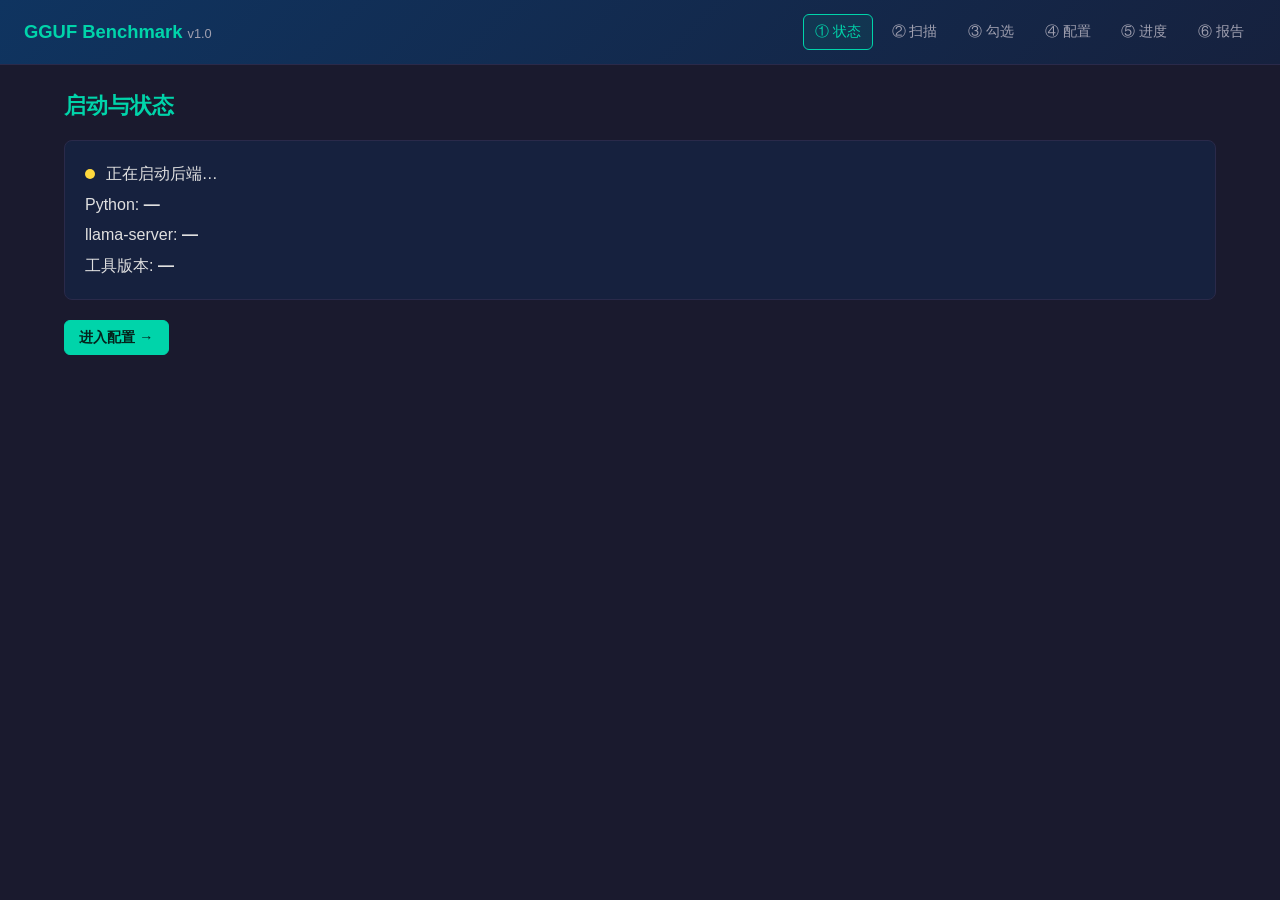
==== web/index.html @ 9aaa6151 "feat: GGUF Benchmark —— Windows 11 本地大模型批量测试工具 基于 llama.cpp (llama-server) 的批量压测工具：扫描模型目录 → 勾选模型 → 双" ====
<!DOCTYPE html>
<html lang="zh-CN">
<head>
<meta charset="UTF-8">
<meta name="viewport" content="width=device-width, initial-scale=1.0">
<title>GGUF Benchmark — Strix Halo</title>
<link rel="stylesheet" href="/web/styles.css">
</head>
<body>
<header class="topbar">
  <div class="brand">GGUF Benchmark <span class="ver">v1.0</span></div>
  <nav class="nav">
    <a href="#status" data-view="status">① 状态</a>
    <a href="#scan" data-view="scan">② 扫描</a>
    <a href="#select" data-view="select">③ 勾选</a>
    <a href="#config" data-view="config">④ 配置</a>
    <a href="#progress" data-view="progress">⑤ 进度</a>
    <a href="#report" data-view="report">⑥ 报告</a>
  </nav>
</header>

<main class="container">

  <!-- ① 启动 / 状态 -->
  <section id="v-status" class="view">
    <h2 class="view-title">启动与状态</h2>
    <div class="card">
      <div class="status-line"><span id="healthDot" class="dot dot-wait"></span>
        <span id="healthText">正在启动后端…</span></div>
      <div class="status-line">Python: <b id="pyVersion">—</b></div>
      <div class="status-line">llama-server: <b id="llamaFound">—</b></div>
      <div class="status-line">工具版本: <b id="toolVersion">—</b></div>
    </div>
    <div class="actions"><button class="btn btn-primary" data-goto="#scan">进入配置 →</button></div>
  </section>

  <!-- ② 目录扫描 -->
  <section id="v-scan" class="view">
    <h2 class="view-title">① 模型目录</h2>
    <div class="card">
      <div class="row">
        <label>路径</label>
        <input id="scanDir" class="input" type="text" placeholder="例如 D:/models 或 /Users/me/models">
        <button id="scanBtn" class="btn btn-primary">扫描</button>
      </div>
      <div class="row">
        <label class="check"><input id="scanRecursive" type="checkbox" checked> 递归扫描子目录</label>
      </div>
    </div>
    <div class="card">
      <div class="card-title">扫描结果 <span id="scanSummary" class="muted"></span></div>
      <div id="scanResult" class="table-wrapper"></div>
    </div>
    <div class="actions"><button class="btn btn-primary" data-goto="#select">下一步 →</button></div>
  </section>

  <!-- ③ 模型勾选 -->
  <section id="v-select" class="view">
    <h2 class="view-title">③ 模型勾选</h2>
    <div class="card">
      <div class="row">
        <button id="selectAll" class="btn">全选</button>
        <button id="selectNone" class="btn">全不选</button>
        <span class="muted">已选 <b id="selectedCount">0</b> 个</span>
      </div>
      <div id="selectResult" class="table-wrapper"></div>
    </div>
    <div class="actions"><button id="toConfig" class="btn btn-primary" disabled>下一步 →</button></div>
  </section>

  <!-- ④ 参数配置 -->
  <section id="v-config" class="view">
    <h2 class="view-title">④ 参数配置</h2>
    <div class="card">
      <div class="card-title">llama-server</div>
      <div class="grid">
        <div class="field"><label>可执行文件</label><input id="cfgLlamaPath" class="input" type="text" placeholder="C:/llama/llama-server.exe"></div>
        <div class="field"><label>端口</label><input id="cfgPort" class="input" type="number" value="8080"></div>
        <div class="field"><label>后端</label>
          <select id="cfgBackend" class="input">
            <option value="vulkan">vulkan</option>
            <option value="cuda">cuda</option>
            <option value="rocm">rocm</option>
            <option value="metal">metal</option>
            <option value="cpu">cpu</option>
          </select>
        </div>
        <div class="field"><label>-ngl</label><input id="cfgNgl" class="input" type="number" value="99"></div>
        <div class="field"><label>线程数</label><input id="cfgThreads" class="input" type="number" value="16"></div>
        <div class="field"><label>芯片数</label><input id="cfgNChip" class="input" type="number" value="1"></div>
        <div class="field wide"><label>额外参数</label><input id="cfgExtra" class="input" type="text" placeholder="--flash-attn --no-mmap"></div>
        <div class="field"><label>运行器模式</label>
          <select id="cfgRunnerMode" class="input">
            <option value="auto">auto（自动探测）</option>
            <option value="real">real（真实）</option>
            <option value="mock">mock（合成数据）</option>
          </select>
        </div>
      </div>
    </div>

    <div class="card">
      <div class="card-title">测试维度</div>
      <div class="field"><label>ctx 档位 (K)</label>
        <div id="ctxLevels" class="chips"></div>
      </div>
      <div class="field"><label>input 档位 (K)</label>
        <div id="inputLevels" class="chips"></div>
      </div>
      <div class="row">
        <span class="muted">预计组合数（仅保留 input &lt; ctx）：<b id="comboCount">0</b> 组/模型 ·
          已选模型 <b id="comboModels">0</b> 个 · 合计 <b id="comboTotal">0</b> 点</span>
      </div>
      <div class="grid">
        <div class="field"><label>预热次数</label><input id="cfgWarmup" class="input" type="number" value="1"></div>
        <div class="field"><label>正式重复</label><input id="cfgRepeat" class="input" type="number" value="3"></div>
        <div class="field"><label>Decode 长度</label><input id="cfgOutputTokens" class="input" type="number" value="256"></div>
        <div class="field"><label>连续失败跳过阈值</label><input id="cfgSkipFails" class="input" type="number" value="2"></div>
        <div class="field"><label>单点超时(s)</label><input id="cfgTimeout" class="input" type="number" value="1800"></div>
      </div>
      <div class="field wide"><label>Prompt（留空使用内置中性长文本）</label>
        <textarea id="cfgPrompt" class="input" rows="3" placeholder="自定义长文本，用于覆盖内置 prompt"></textarea>
      </div>
    </div>

    <div class="card">
      <div class="card-title">输出</div>
      <div class="grid">
        <div class="field"><label>输出目录</label><input id="cfgOutputDir" class="input" type="text" value="./reports"></div>
        <div class="field"><label>&nbsp;</label>
          <label class="check"><input id="cfgAutoOpen" type="checkbox" checked> 跑完自动打开总览</label>
        </div>
      </div>
      <div class="row">
        <button id="portCheckBtn" class="btn">检测端口</button>
        <span id="portCheckMsg" class="muted"></span>
      </div>
    </div>

    <div class="actions"><button id="startBtn" class="btn btn-primary btn-lg">开始测试</button></div>
  </section>

  <!-- ⑤ 测试进度 -->
  <section id="v-progress" class="view">
    <h2 class="view-title">⑤ 测试进度</h2>
    <div class="card">
      <div class="status-line">运行中… 模型 <b id="progModelIdx">0/0</b>: <b id="progModelName">—</b></div>
      <div class="progress"><div id="progBar" class="progress-bar" style="width:0%"></div></div>
      <div class="status-line"><b id="progPercent">0%</b> &nbsp; (<span id="progPoints">0/0</span> 点)</div>
      <div class="status-line">当前: ctx=<b id="progCtx">—</b> &nbsp; input=<b id="progInput">—</b></div>
      <div class="status-line">最近点: <span id="progLast">—</span></div>
      <div class="status-line muted" id="progMessage">—</div>
      <div class="actions"><button id="abortBtn" class="btn btn-danger">中断</button></div>
    </div>
  </section>

  <!-- ⑥ 报告页 -->
  <section id="v-report" class="view">
    <h2 class="view-title">⑥ 报告</h2>
    <div class="card">
      <div class="row">
        <label>报告</label>
        <select id="reportSelect" class="input"></select>
        <button id="reloadReports" class="btn">刷新列表</button>
      </div>
    </div>
    <iframe id="reportFrame" class="report-frame" src="about:blank"></iframe>
  </section>

</main>

<script src="/web/api.js"></script>
<script src="/web/app.js"></script>
</body>
</html>
---- web/styles.css ----
/* GGUF Benchmark UI 样式 —— 复用报告 :root 变量，深色主题，零外链 */

:root {
  --bg: #1a1a2e;
  --card-bg: #16213e;
  --border: #2a2a4a;
  --text: #e0e0e0;
  --text-secondary: #a0a0b0;
  --accent: #00d4aa;
  --accent2: #7c83ff;
  --red: #ff6b6b;
  --green: #51cf66;
  --yellow: #ffd93d;
  --header-bg: #0f3460;
}

* { margin: 0; padding: 0; box-sizing: border-box; }

body {
  font-family: -apple-system, BlinkMacSystemFont, 'Segoe UI', 'PingFang SC', 'Microsoft YaHei', sans-serif;
  background: var(--bg); color: var(--text); line-height: 1.6; min-height: 100vh;
}

/* ---- 顶栏 ---- */
.topbar {
  display: flex; align-items: center; justify-content: space-between; flex-wrap: wrap;
  gap: 1rem; padding: 0.9rem 1.5rem;
  background: linear-gradient(135deg, #0f3460 0%, #16213e 100%);
  border-bottom: 1px solid var(--border); position: sticky; top: 0; z-index: 10;
}
.brand { font-size: 1.15rem; font-weight: 700; color: var(--accent); }
.brand .ver { color: var(--text-secondary); font-size: 0.8rem; font-weight: 400; }
.nav { display: flex; gap: 0.4rem; flex-wrap: wrap; }
.nav a {
  color: var(--text-secondary); text-decoration: none; font-size: 0.86rem;
  padding: 0.35rem 0.7rem; border-radius: 6px; border: 1px solid transparent;
}
.nav a:hover { color: var(--text); border-color: var(--border); }
.nav a.active { color: var(--accent); border-color: var(--accent); background: rgba(0,212,170,0.08); }

/* ---- 布局 ---- */
.container { max-width: 1200px; margin: 0 auto; padding: 1.5rem; }
.view { display: none; }
.view.active { display: block; }
.view-title { font-size: 1.35rem; color: var(--accent); margin-bottom: 1rem; }

.card {
  background: var(--card-bg); border: 1px solid var(--border); border-radius: 8px;
  padding: 1rem 1.25rem; margin-bottom: 1.25rem;
}
.card-title { font-size: 1rem; color: var(--accent2); font-weight: 600; margin-bottom: 0.8rem; }
.muted { color: var(--text-secondary); font-size: 0.85rem; }

/* ---- 行 / 网格 / 字段 ---- */
.row { display: flex; align-items: center; gap: 0.75rem; flex-wrap: wrap; margin: 0.4rem 0; }
.row > label { color: var(--text-secondary); font-size: 0.86rem; min-width: 70px; }
.grid { display: grid; grid-template-columns: repeat(auto-fill, minmax(240px, 1fr)); gap: 0.9rem 1.2rem; }
.field { display: flex; flex-direction: column; gap: 0.25rem; margin-bottom: 0.5rem; }
.field.wide { grid-column: 1 / -1; }
.field label { color: var(--text-secondary); font-size: 0.82rem; }

.input {
  background: var(--bg); color: var(--text); border: 1px solid var(--border);
  border-radius: 6px; padding: 0.45rem 0.7rem; font-size: 0.9rem; width: 100%;
  font-family: inherit;
}
.input:focus { outline: none; border-color: var(--accent); }
textarea.input { resize: vertical; }

.check { display: inline-flex; align-items: center; gap: 0.35rem; color: var(--text-secondary); font-size: 0.86rem; }

/* ---- 档位 chips ---- */
.chips { display: flex; flex-wrap: wrap; gap: 0.4rem; }
.chips label {
  display: inline-flex; align-items: center; gap: 0.3rem; font-size: 0.82rem;
  color: var(--text-secondary); border: 1px solid var(--border); border-radius: 6px;
  padding: 0.25rem 0.55rem; cursor: pointer;
}
.chips label:has(input:checked) { border-color: var(--accent); color: var(--accent); }

/* ---- 按钮 ---- */
.btn {
  background: var(--bg); color: var(--text); border: 1px solid var(--border);
  border-radius: 6px; padding: 0.45rem 0.9rem; font-size: 0.88rem; cursor: pointer;
}
.btn:hover { border-color: var(--accent); }
.btn-primary { background: var(--accent); color: #04231c; border-color: var(--accent); font-weight: 600; }
.btn-primary:hover { filter: brightness(1.08); }
.btn-danger { background: rgba(255,107,107,0.15); color: var(--red); border-color: var(--red); }
.btn-lg { padding: 0.6rem 1.4rem; font-size: 1rem; }
.btn:disabled { opacity: 0.45; cursor: not-allowed; }
.actions { display: flex; gap: 0.75rem; margin-top: 0.5rem; }

/* ---- 状态点 ---- */
.status-line { margin: 0.3rem 0; }
.dot { display: inline-block; width: 10px; height: 10px; border-radius: 50%; margin-right: 0.4rem; }
.dot-ok { background: var(--green); }
.dot-bad { background: var(--red); }
.dot-wait { background: var(--yellow); }

/* ---- 表格 ---- */
.table-wrapper { overflow-x: auto; }
table { width: 100%; border-collapse: collapse; font-size: 0.9rem; }
thead { background: var(--header-bg); }
th { padding: 0.6rem 0.9rem; text-align: left; color: var(--accent2); font-weight: 600; white-space: nowrap; }
td { padding: 0.5rem 0.9rem; border-bottom: 1px solid var(--border); white-space: nowrap; }
tr:hover { background: rgba(124,131,255,0.05); }
tr.ignored { opacity: 0.45; }

/* ---- 进度条 ---- */
.progress { background: #0f1729; border: 1px solid var(--border); border-radius: 8px; height: 22px; overflow: hidden; margin: 0.6rem 0; }
.progress-bar { height: 100%; background: linear-gradient(90deg, var(--accent), var(--accent2)); width: 0; transition: width 0.3s ease; }

/* ---- 报告 ---- */
.report-frame { width: 100%; height: 78vh; border: 1px solid var(--border); border-radius: 8px; background: #fff; }

@media (max-width: 768px) {
  .nav { gap: 0.2rem; }
  .row > label { min-width: auto; }
}
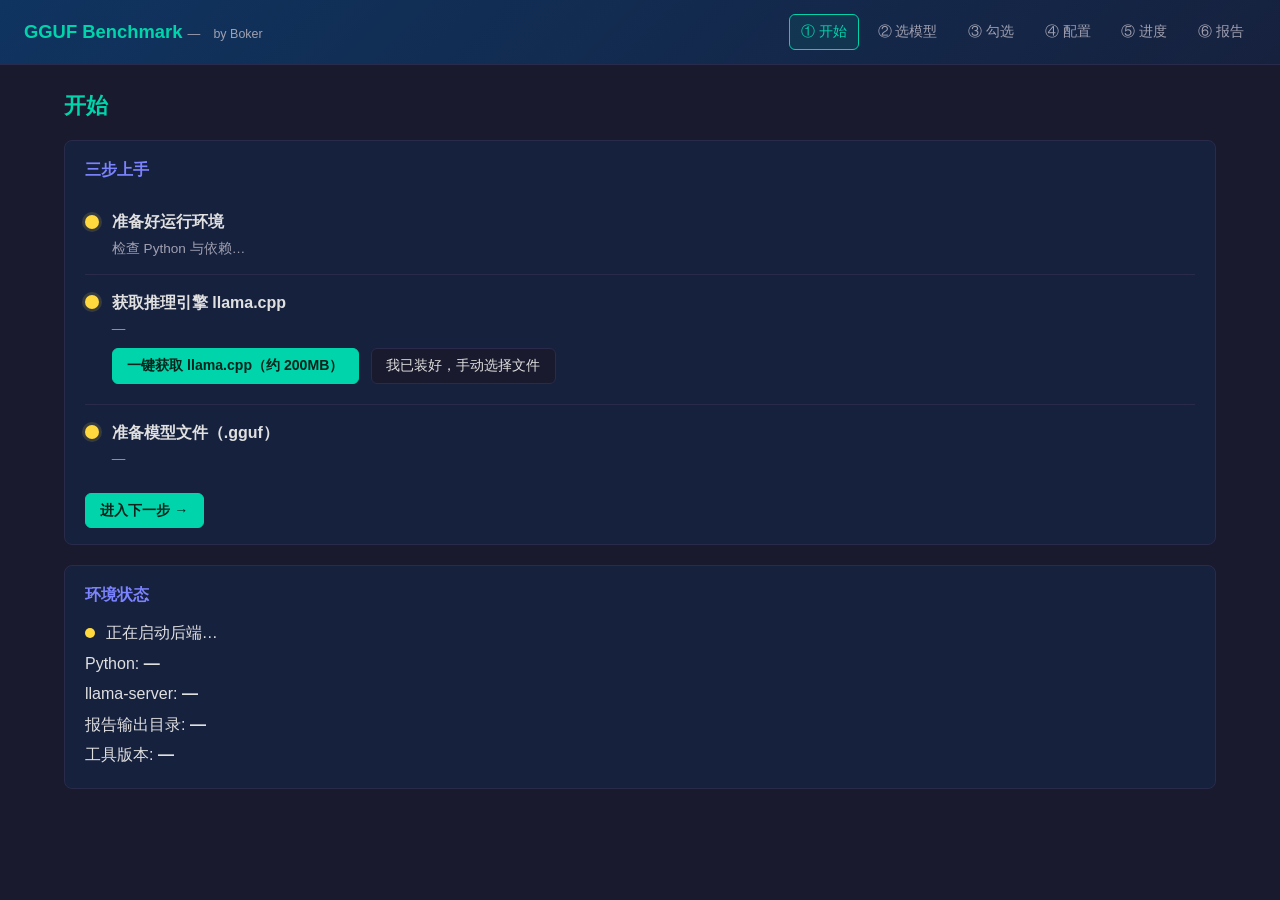
==== commit 120221c7: "feat(v1.1.0): 零基础用户友好化改造 + 去品牌化 + 署名 Boker ## 去品牌化（按用户要求） - 全项目移除 Minisforum / Strix Halo / Ryzen AI" ====
--- a/web/index.html
+++ b/web/index.html
@@ -3,15 +3,16 @@
 <head>
 <meta charset="UTF-8">
 <meta name="viewport" content="width=device-width, initial-scale=1.0">
-<title>GGUF Benchmark — Strix Halo</title>
+<title>GGUF Benchmark — 本地大模型性能测试</title>
 <link rel="stylesheet" href="/web/styles.css">
 </head>
 <body>
 <header class="topbar">
-  <div class="brand">GGUF Benchmark <span class="ver">v1.0</span></div>
+  <div class="brand">GGUF Benchmark <span class="ver" id="brandVer">—</span>
+    <span class="by">by Boker</span></div>
   <nav class="nav">
-    <a href="#status" data-view="status">① 状态</a>
-    <a href="#scan" data-view="scan">② 扫描</a>
+    <a href="#start" data-view="start">① 开始</a>
+    <a href="#scan" data-view="scan">② 选模型</a>
     <a href="#select" data-view="select">③ 勾选</a>
     <a href="#config" data-view="config">④ 配置</a>
     <a href="#progress" data-view="progress">⑤ 进度</a>
@@ -21,32 +22,97 @@
 
 <main class="container">
 
-  <!-- ① 启动 / 状态 -->
-  <section id="v-status" class="view">
-    <h2 class="view-title">启动与状态</h2>
-    <div class="card">
+  <!-- ① 开始 / 上手向导 -->
+  <section id="v-start" class="view">
+    <h2 class="view-title">开始</h2>
+
+    <div id="mockWarn" class="banner banner-warn" style="display:none">
+      <b>⚠️ 当前没有可用的 llama-server，本次只能生成「模拟数据」。</b>
+      <div class="banner-sub">模拟数据用于预览报告样式，<b>不代表你机器的真实性能</b>。
+        要测真实性能，请完成下面第 2 步。</div>
+    </div>
+
+    <div class="card">
+      <div class="card-title">三步上手</div>
+      <ol class="steps" id="onboardSteps">
+        <li class="step" id="step1">
+          <span class="step-dot" id="step1Dot"></span>
+          <div class="step-body">
+            <b>准备好运行环境</b>
+            <div class="muted" id="step1Text">检查 Python 与依赖…</div>
+          </div>
+        </li>
+        <li class="step" id="step2">
+          <span class="step-dot" id="step2Dot"></span>
+          <div class="step-body">
+            <b>获取推理引擎 llama.cpp</b>
+            <div class="muted" id="step2Text">—</div>
+            <div class="row" style="margin-top:.5rem">
+              <button id="dlLlamaBtn" class="btn btn-primary">一键获取 llama.cpp（约 200MB）</button>
+              <button id="pickLlamaBtn" class="btn">我已装好，手动选择文件</button>
+            </div>
+            <div class="dl-progress" id="dlProgress" style="display:none">
+              <div class="progress"><div id="dlBar" class="progress-bar" style="width:0%"></div></div>
+              <div class="muted" id="dlText">—</div>
+            </div>
+          </div>
+        </li>
+        <li class="step" id="step3">
+          <span class="step-dot" id="step3Dot"></span>
+          <div class="step-body">
+            <b>准备模型文件（.gguf）</b>
+            <div class="muted" id="step3Text">—</div>
+          </div>
+        </li>
+      </ol>
+      <div class="actions"><button class="btn btn-primary" data-goto="#scan">进入下一步 →</button></div>
+    </div>
+
+    <div class="card">
+      <div class="card-title">环境状态</div>
       <div class="status-line"><span id="healthDot" class="dot dot-wait"></span>
         <span id="healthText">正在启动后端…</span></div>
       <div class="status-line">Python: <b id="pyVersion">—</b></div>
       <div class="status-line">llama-server: <b id="llamaFound">—</b></div>
+      <div class="status-line">报告输出目录: <b id="outDir">—</b></div>
       <div class="status-line">工具版本: <b id="toolVersion">—</b></div>
     </div>
-    <div class="actions"><button class="btn btn-primary" data-goto="#scan">进入配置 →</button></div>
-  </section>
-
-  <!-- ② 目录扫描 -->
+  </section>
+
+  <!-- ② 模型目录 -->
   <section id="v-scan" class="view">
-    <h2 class="view-title">① 模型目录</h2>
-    <div class="card">
-      <div class="row">
-        <label>路径</label>
-        <input id="scanDir" class="input" type="text" placeholder="例如 D:/models 或 /Users/me/models">
-        <button id="scanBtn" class="btn btn-primary">扫描</button>
-      </div>
-      <div class="row">
-        <label class="check"><input id="scanRecursive" type="checkbox" checked> 递归扫描子目录</label>
-      </div>
-    </div>
+    <h2 class="view-title">② 选择模型文件夹</h2>
+    <div class="card">
+      <div class="row">
+        <button id="pickDirBtn" class="btn btn-primary">选择文件夹…</button>
+        <input id="scanDir" class="input input-wide" type="text"
+               placeholder="也可以直接粘贴路径，例如 D:\models">
+        <button id="scanBtn" class="btn">扫描</button>
+      </div>
+      <div class="row">
+        <label class="check"><input id="scanRecursive" type="checkbox" checked> 包含子文件夹</label>
+      </div>
+    </div>
+
+    <div class="card" id="modelGuide">
+      <div class="card-title">还没有模型文件？</div>
+      <div class="muted">本工具测试的是 <b>.gguf</b> 格式的模型文件。流程是：</div>
+      <ol class="plain-list">
+        <li>在模型网站搜索「<b>模型名 GGUF</b>」，例如 <code>Qwen3 GGUF</code>；</li>
+        <li>在结果里选一个量化版本下载 —— 想要<b>速度快、省显存</b>就选 <code>Q4_K_M</code>，
+            想要<b>精度更高</b>就选 <code>Q8_0</code>（但更吃显存）；</li>
+        <li>把下载到的 <code>.gguf</code> 文件放进<b>同一个文件夹</b>；</li>
+        <li>回到上面点「选择文件夹…」选中它，再点「扫描」。</li>
+      </ol>
+      <div class="muted">
+        常用模型站：
+        <a href="https://huggingface.co/models?search=GGUF" target="_blank" rel="noreferrer">Hugging Face</a>
+        ·
+        <a href="https://modelscope.cn/models?name=GGUF" target="_blank" rel="noreferrer">ModelScope（国内，速度快）</a>
+      </div>
+      <div class="muted">大模型动辄几 GB 到几十 GB，下载会比较久；建议先用一个最小的模型把流程跑通。</div>
+    </div>
+
     <div class="card">
       <div class="card-title">扫描结果 <span id="scanSummary" class="muted"></span></div>
       <div id="scanResult" class="table-wrapper"></div>
@@ -56,7 +122,7 @@
 
   <!-- ③ 模型勾选 -->
   <section id="v-select" class="view">
-    <h2 class="view-title">③ 模型勾选</h2>
+    <h2 class="view-title">③ 勾选要测试的模型</h2>
     <div class="card">
       <div class="row">
         <button id="selectAll" class="btn">全选</button>
@@ -71,92 +137,143 @@
   <!-- ④ 参数配置 -->
   <section id="v-config" class="view">
     <h2 class="view-title">④ 参数配置</h2>
-    <div class="card">
-      <div class="card-title">llama-server</div>
+
+    <div id="mockWarn2" class="banner banner-warn" style="display:none">
+      <b>⚠️ 未设置 llama-server 路径 —— 直接开始只会得到「模拟数据」。</b>
+      <div class="banner-sub">请点下面的「选择文件」指定 <code>llama-server.exe</code>，
+        或回到「① 开始」点「一键获取 llama.cpp」。</div>
+    </div>
+
+    <div class="card">
+      <div class="card-title">推理引擎</div>
+      <div class="field">
+        <label>llama-server 可执行文件</label>
+        <div class="row">
+          <input id="cfgLlamaPath" class="input input-wide" type="text"
+                 placeholder="点右侧「选择文件」，或粘贴完整路径">
+          <button id="pickLlamaBtn2" class="btn">选择文件…</button>
+        </div>
+        <div class="muted" id="llamaCheckMsg">—</div>
+      </div>
+      <div class="field">
+        <label>端口</label>
+        <input id="cfgPort" class="input input-narrow" type="number" value="8080">
+        <button id="portCheckBtn" class="btn">检测端口</button>
+        <span id="portCheckMsg" class="muted"></span>
+      </div>
+    </div>
+
+    <details class="card advanced" id="advancedBox">
+      <summary>高级设置（一般不用改，默认已按你的机器调好）</summary>
       <div class="grid">
-        <div class="field"><label>可执行文件</label><input id="cfgLlamaPath" class="input" type="text" placeholder="C:/llama/llama-server.exe"></div>
-        <div class="field"><label>端口</label><input id="cfgPort" class="input" type="number" value="8080"></div>
-        <div class="field"><label>后端</label>
+        <div class="field"><label>GPU 后端</label>
           <select id="cfgBackend" class="input">
-            <option value="vulkan">vulkan</option>
-            <option value="cuda">cuda</option>
-            <option value="rocm">rocm</option>
-            <option value="metal">metal</option>
-            <option value="cpu">cpu</option>
+            <option value="vulkan">vulkan（AMD / Intel 核显推荐）</option>
+            <option value="cuda">cuda（NVIDIA 独显）</option>
+            <option value="rocm">rocm（AMD 独显 Linux）</option>
+            <option value="metal">metal（Apple Silicon）</option>
+            <option value="cpu">cpu（仅用 CPU，最慢）</option>
           </select>
+          <div class="muted">GPU 卸载层数 -ngl：
+            <input id="cfgNgl" class="input input-tiny" type="number" value="99"></div>
         </div>
-        <div class="field"><label>-ngl</label><input id="cfgNgl" class="input" type="number" value="99"></div>
-        <div class="field"><label>线程数</label><input id="cfgThreads" class="input" type="number" value="16"></div>
-        <div class="field"><label>芯片数</label><input id="cfgNChip" class="input" type="number" value="1"></div>
-        <div class="field wide"><label>额外参数</label><input id="cfgExtra" class="input" type="text" placeholder="--flash-attn --no-mmap"></div>
+        <div class="field"><label>CPU 线程数</label>
+          <input id="cfgThreads" class="input" type="number" value="16"></div>
+        <div class="field"><label>芯片数（多卡填实际数量）</label>
+          <input id="cfgNChip" class="input" type="number" value="1"></div>
+        <div class="field wide"><label>额外启动参数（不懂就留空）</label>
+          <input id="cfgExtra" class="input" type="text" placeholder="--flash-attn --no-mmap"></div>
         <div class="field"><label>运行器模式</label>
           <select id="cfgRunnerMode" class="input">
-            <option value="auto">auto（自动探测）</option>
-            <option value="real">real（真实）</option>
-            <option value="mock">mock（合成数据）</option>
+            <option value="auto">auto（推荐）</option>
+            <option value="real">real（强制真实推理）</option>
+            <option value="mock">mock（合成数据，仅预览报告用）</option>
           </select>
+          <div class="muted">选 mock 会得到<b>假数据</b>，别用来评估性能。</div>
         </div>
-      </div>
-    </div>
-
-    <div class="card">
-      <div class="card-title">测试维度</div>
-      <div class="field"><label>ctx 档位 (K)</label>
-        <div id="ctxLevels" class="chips"></div>
-      </div>
-      <div class="field"><label>input 档位 (K)</label>
-        <div id="inputLevels" class="chips"></div>
-      </div>
-      <div class="row">
-        <span class="muted">预计组合数（仅保留 input &lt; ctx）：<b id="comboCount">0</b> 组/模型 ·
-          已选模型 <b id="comboModels">0</b> 个 · 合计 <b id="comboTotal">0</b> 点</span>
-      </div>
-      <div class="grid">
-        <div class="field"><label>预热次数</label><input id="cfgWarmup" class="input" type="number" value="1"></div>
-        <div class="field"><label>正式重复</label><input id="cfgRepeat" class="input" type="number" value="3"></div>
-        <div class="field"><label>Decode 长度</label><input id="cfgOutputTokens" class="input" type="number" value="256"></div>
-        <div class="field"><label>连续失败跳过阈值</label><input id="cfgSkipFails" class="input" type="number" value="2"></div>
-        <div class="field"><label>单点超时(s)</label><input id="cfgTimeout" class="input" type="number" value="1800"></div>
-      </div>
-      <div class="field wide"><label>Prompt（留空使用内置中性长文本）</label>
-        <textarea id="cfgPrompt" class="input" rows="3" placeholder="自定义长文本，用于覆盖内置 prompt"></textarea>
-      </div>
-    </div>
-
-    <div class="card">
-      <div class="card-title">输出</div>
-      <div class="grid">
-        <div class="field"><label>输出目录</label><input id="cfgOutputDir" class="input" type="text" value="./reports"></div>
+        <div class="field"><label>预热次数</label>
+          <input id="cfgWarmup" class="input" type="number" value="1"></div>
+        <div class="field"><label>正式重复次数</label>
+          <input id="cfgRepeat" class="input" type="number" value="3"></div>
+        <div class="field"><label>生成长度（token）</label>
+          <input id="cfgOutputTokens" class="input" type="number" value="256"></div>
+        <div class="field"><label>连续失败几次就放弃该模型</label>
+          <input id="cfgSkipFails" class="input" type="number" value="2"></div>
+        <div class="field"><label>单点超时（秒）</label>
+          <input id="cfgTimeout" class="input" type="number" value="1800"></div>
+        <div class="field wide"><label>输出目录</label>
+          <input id="cfgOutputDir" class="input" type="text" value="./reports"></div>
         <div class="field"><label>&nbsp;</label>
-          <label class="check"><input id="cfgAutoOpen" type="checkbox" checked> 跑完自动打开总览</label>
-        </div>
-      </div>
-      <div class="row">
-        <button id="portCheckBtn" class="btn">检测端口</button>
-        <span id="portCheckMsg" class="muted"></span>
-      </div>
-    </div>
-
-    <div class="actions"><button id="startBtn" class="btn btn-primary btn-lg">开始测试</button></div>
+          <label class="check"><input id="cfgAutoOpen" type="checkbox" checked> 跑完自动打开总览</label></div>
+      </div>
+      <div class="field wide"><label>自定义提示词（留空则用内置中性长文本）</label>
+        <textarea id="cfgPrompt" class="input" rows="3"
+                  placeholder="留空即可。内置文本会自动填充到你选的输入长度。"></textarea>
+      </div>
+    </details>
+
+    <div class="card">
+      <div class="card-title">测试规模</div>
+      <div class="muted">上下文档位（ctx，K）：档位越大越吃显存</div>
+      <div id="ctxLevels" class="chips"></div>
+      <div id="biosWarn" class="banner banner-warn" style="display:none">
+        <b>提示：你选了 64K 及以上的上下文档位。</b>
+        <div class="banner-sub">如果本机核显没有在 BIOS 里划分足够的显存，这些档位会因显存不足（OOM）失败。
+          不确定的话，建议先只跑 32K 及以下，确认能跑通再加。</div>
+      </div>
+      <div class="muted" style="margin-top:1rem">输入长度档位（input，K）：</div>
+      <div id="inputLevels" class="chips"></div>
+      <div class="row" style="margin-top:1rem">
+        <span class="muted">预计：每模型 <b id="comboCount">0</b> 组 ·
+          已选 <b id="comboModels">0</b> 个模型 ·
+          合计 <b id="comboTotal">0</b> 个测试点</span>
+      </div>
+      <div class="row">
+        <span class="muted">预计耗时：<b id="timeEstimate">—</b></span>
+      </div>
+    </div>
+
+    <div class="actions">
+      <button id="quickTestBtn" class="btn">先试跑 1 个档位（约 1 分钟）</button>
+      <button id="startBtn" class="btn btn-primary btn-lg">开始完整测试</button>
+    </div>
+    <div class="muted" style="margin-top:.6rem">
+      建议先点「先试跑 1 个档位」确认路径与模型都没问题，再跑完整测试 ——
+      完整测试可能要几十分钟到几小时。
+    </div>
   </section>
 
   <!-- ⑤ 测试进度 -->
   <section id="v-progress" class="view">
     <h2 class="view-title">⑤ 测试进度</h2>
-    <div class="card">
-      <div class="status-line">运行中… 模型 <b id="progModelIdx">0/0</b>: <b id="progModelName">—</b></div>
+    <div id="mockWarn3" class="banner banner-warn" style="display:none">
+      <b>⚠️ 正在使用模拟数据（mock）。</b>
+      <div class="banner-sub">本次结果不代表真机性能，仅用于预览报告样式。</div>
+    </div>
+    <div class="card">
+      <div class="status-line">模型 <b id="progModelIdx">0/0</b>：<b id="progModelName">—</b></div>
       <div class="progress"><div id="progBar" class="progress-bar" style="width:0%"></div></div>
-      <div class="status-line"><b id="progPercent">0%</b> &nbsp; (<span id="progPoints">0/0</span> 点)</div>
-      <div class="status-line">当前: ctx=<b id="progCtx">—</b> &nbsp; input=<b id="progInput">—</b></div>
-      <div class="status-line">最近点: <span id="progLast">—</span></div>
+      <div class="status-line"><b id="progPercent">0%</b> &nbsp;（<span id="progPoints">0/0</span> 个测试点）</div>
+      <div class="status-line">当前：ctx=<b id="progCtx">—</b> &nbsp; input=<b id="progInput">—</b></div>
+      <div class="status-line">已用时 <b id="elapsedText">—</b> &nbsp;|&nbsp; 预计还需 <b id="etaText">—</b></div>
+      <div class="status-line">最近一个点：<span id="progLast">—</span></div>
       <div class="status-line muted" id="progMessage">—</div>
       <div class="actions"><button id="abortBtn" class="btn btn-danger">中断</button></div>
     </div>
   </section>
 
-  <!-- ⑥ 报告页 -->
+  <!-- ⑥ 报告 -->
   <section id="v-report" class="view">
     <h2 class="view-title">⑥ 报告</h2>
+    <div class="card" id="doneCard" style="display:none">
+      <div class="card-title">测试完成</div>
+      <div class="status-line">成功率：<b id="donePassRate">—</b>
+        &nbsp;|&nbsp; 失败 <b id="doneFail">—</b> 个点</div>
+      <div class="status-line muted" id="doneHint">—</div>
+      <div class="row">
+        <button id="openFolderBtn" class="btn btn-primary">打开报告所在文件夹</button>
+      </div>
+    </div>
     <div class="card">
       <div class="row">
         <label>报告</label>
--- a/web/styles.css
+++ b/web/styles.css
@@ -114,7 +114,59 @@
 /* ---- 报告 ---- */
 .report-frame { width: 100%; height: 78vh; border: 1px solid var(--border); border-radius: 8px; background: #fff; }
 
+/* ---- 品牌署名 ---- */
+.brand .by { font-size: 0.78rem; color: var(--text-secondary); margin-left: 0.5rem; font-weight: 400; }
+
+/* ---- 提示条（mock / BIOS / 通用警示）---- */
+.banner {
+  border-radius: 8px; padding: 0.85rem 1.1rem; margin-bottom: 1.2rem;
+  font-size: 0.92rem; line-height: 1.7; border: 1px solid;
+}
+.banner-warn {
+  background: rgba(255, 217, 61, 0.10); border-color: var(--yellow); color: #ffe08a;
+}
+.banner-sub { margin-top: 0.35rem; font-size: 0.86rem; opacity: 0.92; }
+.banner code { background: rgba(0,0,0,0.3); padding: 0.1rem 0.35rem; border-radius: 4px; }
+
+/* ---- 三步上手向导 ---- */
+.steps { list-style: none; margin: 0; padding: 0; }
+.step { display: flex; gap: 0.8rem; padding: 0.9rem 0; border-bottom: 1px solid var(--border); }
+.step:last-child { border-bottom: none; }
+.step-dot {
+  flex: none; width: 14px; height: 14px; border-radius: 50%;
+  margin-top: 0.35rem; background: var(--yellow);
+  box-shadow: 0 0 0 3px rgba(255,217,61,0.14);
+}
+.step-dot.dot-ok { background: var(--green); box-shadow: 0 0 0 3px rgba(81,207,102,0.14); }
+.step-dot.dot-bad { background: var(--red); box-shadow: 0 0 0 3px rgba(255,107,107,0.14); }
+.step-body { flex: 1; }
+.step-body b { display: block; margin-bottom: 0.2rem; }
+
+/* ---- 指引列表 ---- */
+.plain-list { margin: 0.6rem 0 0.6rem 1.2rem; padding: 0; font-size: 0.9rem; line-height: 1.9; }
+.plain-list code, .muted code { background: #0f1729; padding: 0.1rem 0.35rem; border-radius: 4px; color: var(--accent); }
+.card a { color: var(--accent2); }
+
+/* ---- 输入框宽度变体 ---- */
+.input-wide { flex: 1; min-width: 240px; }
+.input-narrow { width: 110px; }
+.input-tiny { width: 78px; display: inline-block; margin-left: 0.4rem; }
+
+/* ---- 高级设置折叠区 ---- */
+details.advanced > summary {
+  cursor: pointer; color: var(--accent2); font-weight: 600;
+  list-style: none; padding: 0.1rem 0;
+}
+details.advanced > summary::-webkit-details-marker { display: none; }
+details.advanced > summary::before { content: '\25b8 '; }
+details.advanced[open] > summary::before { content: '\25be '; }
+details.advanced[open] > summary { margin-bottom: 0.9rem; }
+
+/* ---- 下载进度 ---- */
+.dl-progress { margin-top: 0.7rem; }
+
 @media (max-width: 768px) {
   .nav { gap: 0.2rem; }
   .row > label { min-width: auto; }
+  .input-wide { min-width: 0; width: 100%; }
 }
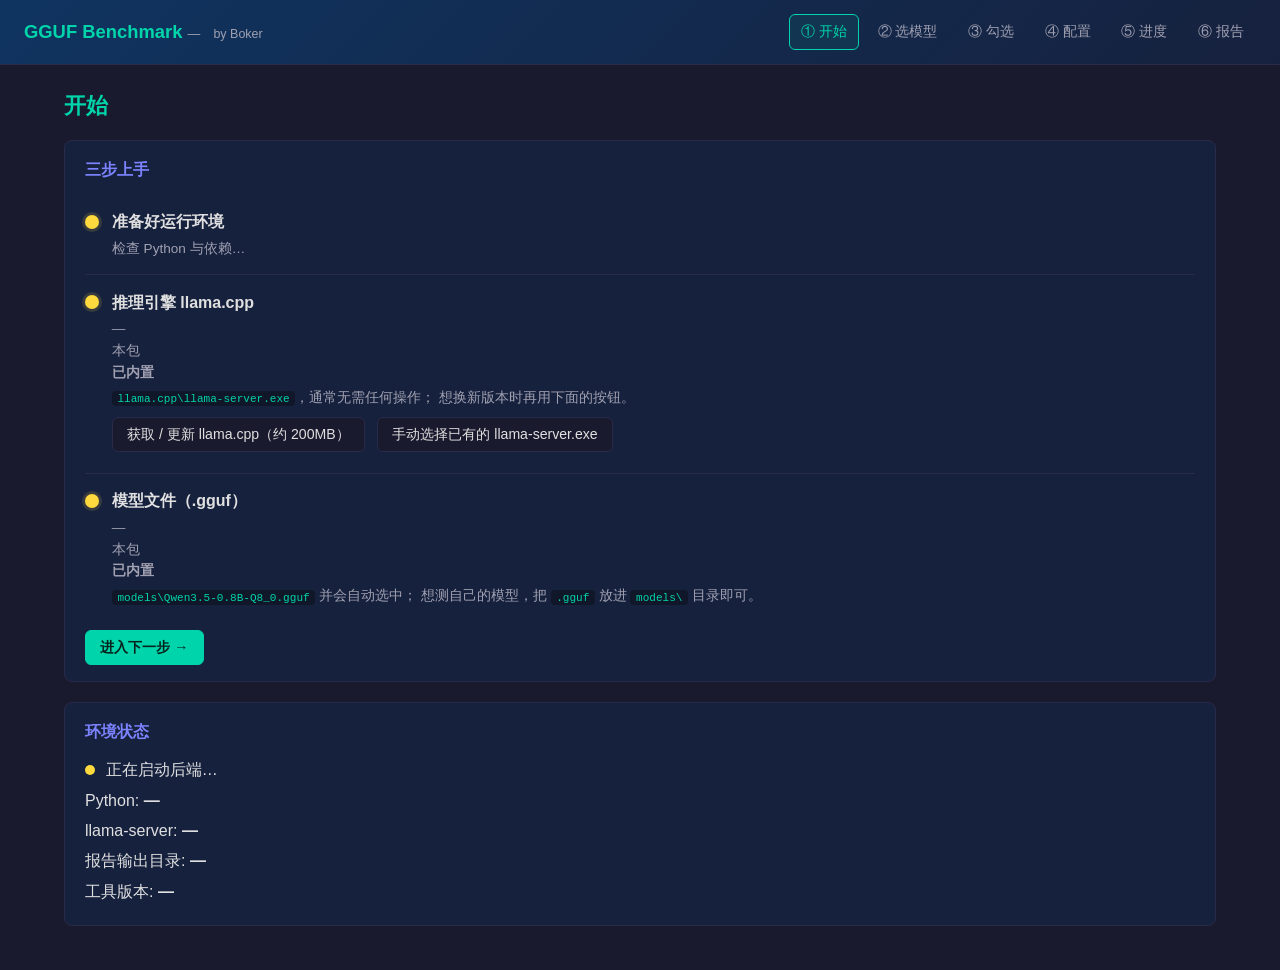
==== commit 41b95350: "fix(v1.1.2): 体量可行性拦截 + mock 免责声明 + 硬件采集解耦 起因：64GB 机器上 224GB 的 397B 模型显示测试成功。排查确认那次运行处于 mock 模式（未加载模型" ====
--- a/web/index.html
+++ b/web/index.html
@@ -45,11 +45,15 @@
         <li class="step" id="step2">
           <span class="step-dot" id="step2Dot"></span>
           <div class="step-body">
-            <b>获取推理引擎 llama.cpp</b>
+            <b>推理引擎 llama.cpp</b>
             <div class="muted" id="step2Text">—</div>
+            <div class="muted" style="font-size:.85em">
+              本包<b>已内置</b> <code>llama.cpp\llama-server.exe</code>，通常无需任何操作；
+              想换新版本时再用下面的按钮。
+            </div>
             <div class="row" style="margin-top:.5rem">
-              <button id="dlLlamaBtn" class="btn btn-primary">一键获取 llama.cpp（约 200MB）</button>
-              <button id="pickLlamaBtn" class="btn">我已装好，手动选择文件</button>
+              <button id="dlLlamaBtn" class="btn">获取 / 更新 llama.cpp（约 200MB）</button>
+              <button id="pickLlamaBtn" class="btn">手动选择已有的 llama-server.exe</button>
             </div>
             <div class="dl-progress" id="dlProgress" style="display:none">
               <div class="progress"><div id="dlBar" class="progress-bar" style="width:0%"></div></div>
@@ -60,8 +64,12 @@
         <li class="step" id="step3">
           <span class="step-dot" id="step3Dot"></span>
           <div class="step-body">
-            <b>准备模型文件（.gguf）</b>
+            <b>模型文件（.gguf）</b>
             <div class="muted" id="step3Text">—</div>
+            <div class="muted" style="font-size:.85em">
+              本包<b>已内置</b> <code>models\Qwen3.5-0.8B-Q8_0.gguf</code> 并会自动选中；
+              想测自己的模型，把 <code>.gguf</code> 放进 <code>models\</code> 目录即可。
+            </div>
           </div>
         </li>
       </ol>
@@ -96,7 +104,8 @@
 
     <div class="card" id="modelGuide">
       <div class="card-title">还没有模型文件？</div>
-      <div class="muted">本工具测试的是 <b>.gguf</b> 格式的模型文件。流程是：</div>
+      <div class="muted">本包<b>已内置</b>一个 <code>models\Qwen3.5-0.8B-Q8_0.gguf</code>，可以直接开始试用。
+        想测自己的模型时再看下面：本工具测试的是 <b>.gguf</b> 格式的模型文件，流程是：</div>
       <ol class="plain-list">
         <li>在模型网站搜索「<b>模型名 GGUF</b>」，例如 <code>Qwen3 GGUF</code>；</li>
         <li>在结果里选一个量化版本下载 —— 想要<b>速度快、省显存</b>就选 <code>Q4_K_M</code>，
@@ -231,6 +240,7 @@
       <div class="row">
         <span class="muted">预计耗时：<b id="timeEstimate">—</b></span>
       </div>
+      <div id="footprintWarn" class="banner banner-warn" style="display:none"></div>
     </div>
 
     <div class="actions">
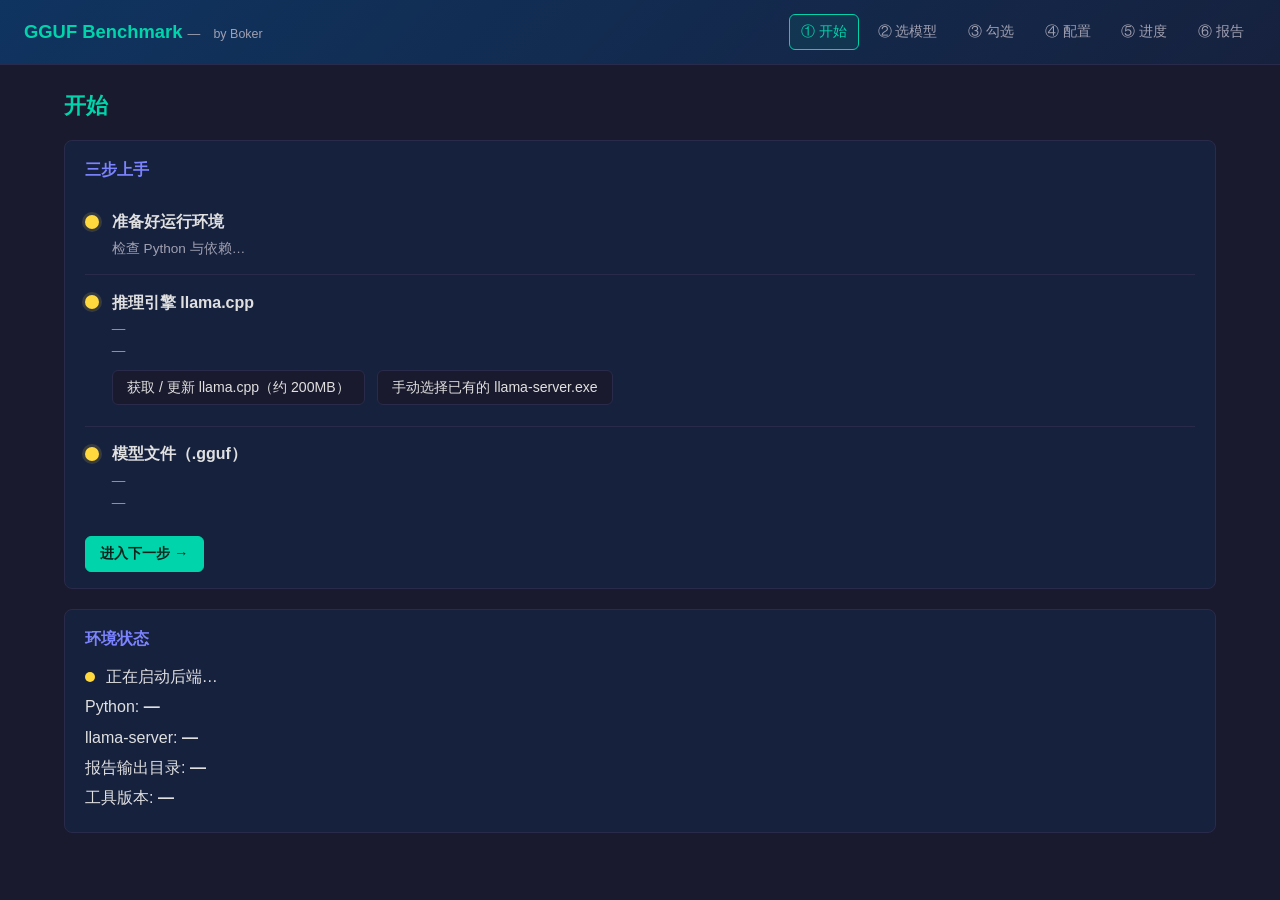
==== commit e82aad4c: "feat(packaging): 支持轻量版发布包（不含内置引擎与模型） 同一个 v1.1.2 提供两种包：完整版（805MB，内置 llama.cpp/ 与 models/） 与轻量版（0.25MB" ====
--- a/web/index.html
+++ b/web/index.html
@@ -47,10 +47,7 @@
           <div class="step-body">
             <b>推理引擎 llama.cpp</b>
             <div class="muted" id="step2Text">—</div>
-            <div class="muted" style="font-size:.85em">
-              本包<b>已内置</b> <code>llama.cpp\llama-server.exe</code>，通常无需任何操作；
-              想换新版本时再用下面的按钮。
-            </div>
+            <div class="muted" style="font-size:.85em" id="step2Hint">—</div>
             <div class="row" style="margin-top:.5rem">
               <button id="dlLlamaBtn" class="btn">获取 / 更新 llama.cpp（约 200MB）</button>
               <button id="pickLlamaBtn" class="btn">手动选择已有的 llama-server.exe</button>
@@ -66,10 +63,7 @@
           <div class="step-body">
             <b>模型文件（.gguf）</b>
             <div class="muted" id="step3Text">—</div>
-            <div class="muted" style="font-size:.85em">
-              本包<b>已内置</b> <code>models\Qwen3.5-0.8B-Q8_0.gguf</code> 并会自动选中；
-              想测自己的模型，把 <code>.gguf</code> 放进 <code>models\</code> 目录即可。
-            </div>
+            <div class="muted" style="font-size:.85em" id="step3Hint">—</div>
           </div>
         </li>
       </ol>
@@ -104,8 +98,7 @@
 
     <div class="card" id="modelGuide">
       <div class="card-title">还没有模型文件？</div>
-      <div class="muted">本包<b>已内置</b>一个 <code>models\Qwen3.5-0.8B-Q8_0.gguf</code>，可以直接开始试用。
-        想测自己的模型时再看下面：本工具测试的是 <b>.gguf</b> 格式的模型文件，流程是：</div>
+      <div class="muted"><span id="bundleNote">—</span>本工具测试的是 <b>.gguf</b> 格式的模型文件，流程是：</div>
       <ol class="plain-list">
         <li>在模型网站搜索「<b>模型名 GGUF</b>」，例如 <code>Qwen3 GGUF</code>；</li>
         <li>在结果里选一个量化版本下载 —— 想要<b>速度快、省显存</b>就选 <code>Q4_K_M</code>，
